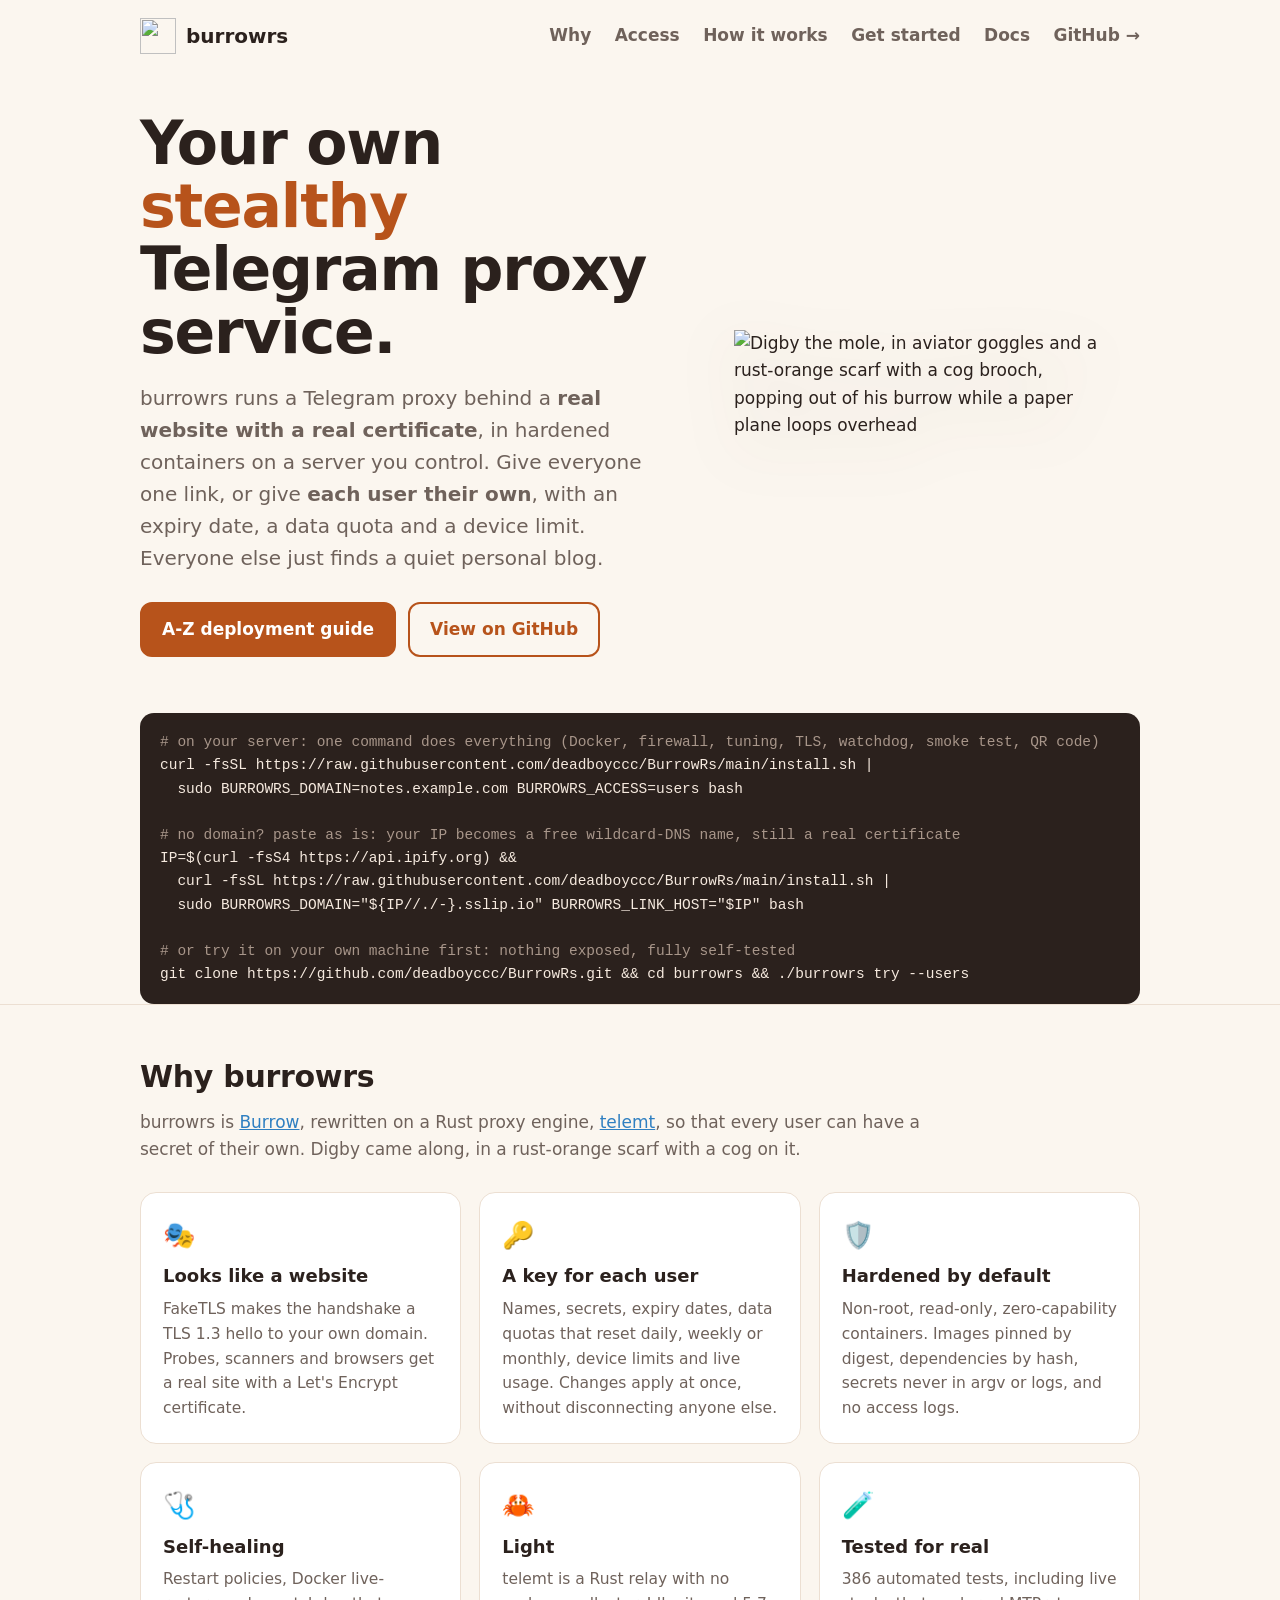
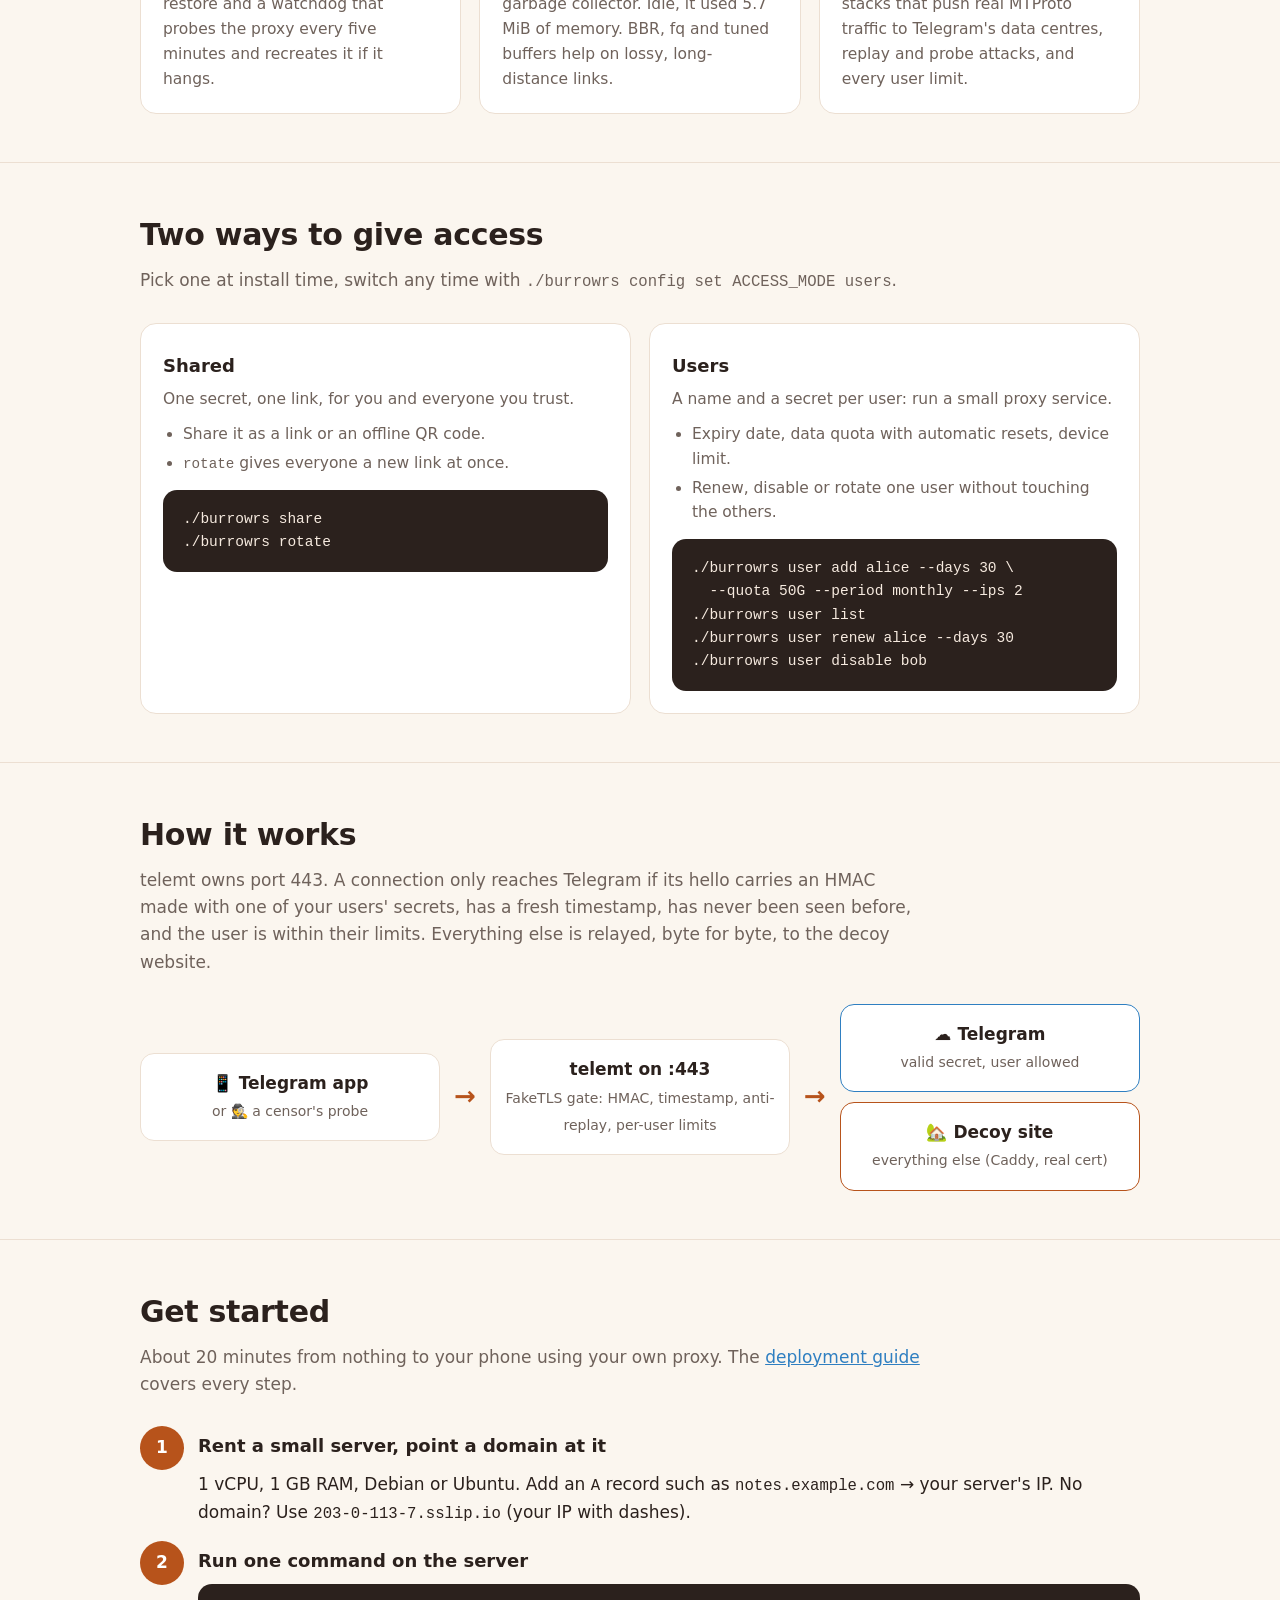
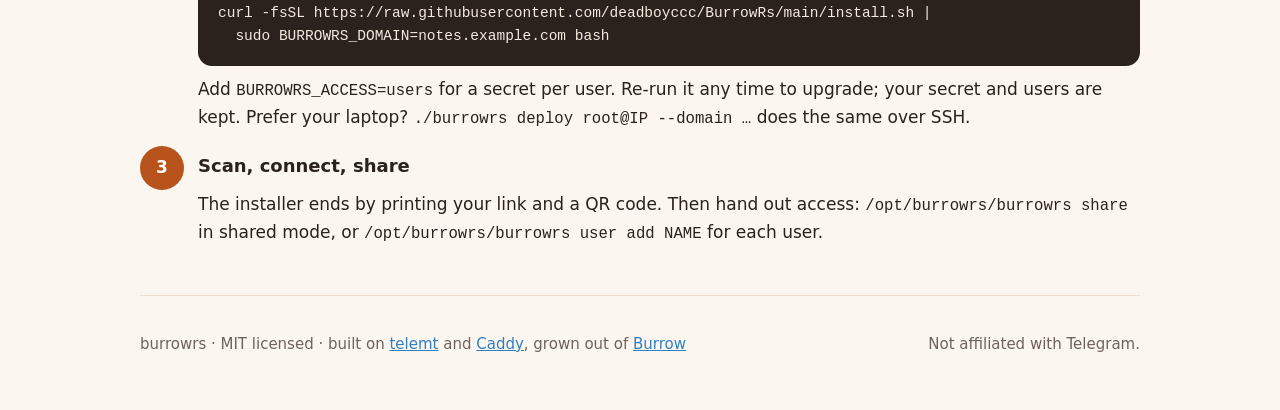
==== website/index.html @ 00275b68 "burrowrs 1.0.0: Burrow on the telemt engine, with per-user secrets burrowrs is Burrow rebuilt around" ====
<!doctype html>
<html lang="en">
<head>
  <meta charset="utf-8">
  <meta name="viewport" content="width=device-width, initial-scale=1">
  <title>burrowrs · your own stealthy Telegram proxy service</title>
  <meta name="description" content="burrowrs runs a Telegram MTProto proxy (telemt, in Rust) behind a real website with a real certificate, in hardened containers on your own server. One shared secret for everyone, or a secret per user with an expiry date, a data quota and a device limit.">
  <meta property="og:title" content="burrowrs · your own stealthy Telegram proxy service">
  <meta property="og:description" content="Burrow, rewritten on a Rust proxy engine (telemt), with per-user secrets. One command to deploy, one link per user.">
  <meta property="og:image" content="https://deadboyccc.github.io/BurrowRs/digby.svg">
  <link rel="icon" href="digby.svg" type="image/svg+xml">
  <style>
    :root {
      --bg: #fbf6ef; --surface: #ffffff; --ink: #2b211d; --muted: #6f625b;
      --accent: #b7531b; --accent-ink: #ffffff; --sky: #2f7fc1; --rule: #ecdfd2;
      --code-bg: #2b211d; --code-ink: #f6eadf;
    }
    @media (prefers-color-scheme: dark) {
      :root {
        --bg: #1a1513; --surface: #241d1a; --ink: #f2e9e2; --muted: #b7a89e;
        --accent: #f0905a; --accent-ink: #1a1513; --sky: #8ec5ea; --rule: #3a2f2a;
        --code-bg: #0f0c0b; --code-ink: #f6eadf;
      }
    }
    * { box-sizing: border-box; }
    html { scroll-behavior: smooth; -webkit-text-size-adjust: 100%; text-size-adjust: 100%; }
    body {
      margin: 0; background: var(--bg); color: var(--ink);
      font: 17px/1.6 system-ui, -apple-system, "Segoe UI", Roboto, sans-serif;
    }
    a { color: var(--sky); }
    .wrap { max-width: 1040px; margin: 0 auto; padding: 0 20px; }
    header.top { display: flex; justify-content: space-between; align-items: center; padding: 18px 0; }
    .brand { display: flex; align-items: center; gap: 10px; font-weight: 800; font-size: 20px; color: var(--ink); text-decoration: none; }
    .brand img { width: 36px; height: 36px; }
    nav a { margin-left: 18px; color: var(--muted); text-decoration: none; font-weight: 600; }
    nav a:hover { color: var(--ink); }

    .hero { display: grid; grid-template-columns: 1.1fr 0.9fr; gap: 40px; align-items: center; padding: 40px 0 56px; }
    .hero h1 { font-size: clamp(36px, 6vw, 60px); line-height: 1.05; margin: 0 0 18px; letter-spacing: -0.02em; }
    .hero h1 em { font-style: normal; color: var(--accent); }
    .hero p.lead { font-size: 20px; color: var(--muted); margin: 0 0 28px; max-width: 34em; }
    .hero .mascot { width: 100%; max-width: 380px; justify-self: center; filter: drop-shadow(0 18px 30px rgba(80, 50, 30, 0.18)); animation: bob 4s ease-in-out infinite; }
    @keyframes bob { 50% { transform: translateY(-8px); } }
    @media (prefers-reduced-motion: reduce) { .hero .mascot { animation: none; } }
    .cta { display: flex; flex-wrap: wrap; gap: 12px; }
    .btn { display: inline-block; padding: 12px 20px; border-radius: 12px; font-weight: 700; text-decoration: none; border: 2px solid var(--accent); }
    .btn.primary { background: var(--accent); color: var(--accent-ink); }
    .btn.ghost { color: var(--accent); }

    pre { background: var(--code-bg); color: var(--code-ink); padding: 18px 20px; border-radius: 14px; overflow-x: auto; max-width: 100%; font: 14.5px/1.6 ui-monospace, SFMono-Regular, Menlo, Consolas, monospace; margin: 0; }
    pre .c { color: #a8968a; }
    code { font-family: ui-monospace, SFMono-Regular, Menlo, Consolas, monospace; font-size: 0.92em; }

    section { padding: 48px 0; border-top: 1px solid var(--rule); }
    section h2 { font-size: 30px; margin: 0 0 8px; letter-spacing: -0.01em; }
    section p.sub { color: var(--muted); margin: 0 0 28px; max-width: 46em; }

    .grid { display: grid; grid-template-columns: repeat(3, 1fr); gap: 18px; }
    .card { background: var(--surface); border: 1px solid var(--rule); border-radius: 16px; padding: 22px; }
    .card h3 { margin: 6px 0 6px; font-size: 18px; }
    .card p { margin: 0; color: var(--muted); font-size: 15.5px; }
    .card .icon { font-size: 26px; }

    .flow { display: grid; grid-template-columns: 1fr auto 1fr auto 1fr; gap: 14px; align-items: center; text-align: center; }
    .node { background: var(--surface); border: 1px solid var(--rule); border-radius: 14px; padding: 16px 12px; }
    .node b { display: block; }
    .node span { color: var(--muted); font-size: 14px; }
    .arrow { color: var(--accent); font-size: 26px; font-weight: 800; }
    .fork { display: grid; gap: 10px; }
    .fork .node.ok { border-color: var(--sky); }
    .fork .node.decoy { border-color: var(--accent); }

    .steps { counter-reset: step; display: grid; gap: 14px; }
    .step { display: grid; grid-template-columns: 44px 1fr; gap: 14px; align-items: start; }
    .step::before { counter-increment: step; content: counter(step); width: 44px; height: 44px; border-radius: 50%; background: var(--accent); color: var(--accent-ink); display: grid; place-items: center; font-weight: 800; }
    .step h3 { margin: 6px 0 8px; font-size: 18px; }
    /* Grid items default to min-width: auto, so a long command would push the
       column (and the whole page) wider than a phone screen. */
    .step > div { min-width: 0; }
    .step p { margin: 10px 0 0; }

    .modes { display: grid; grid-template-columns: 1fr 1fr; gap: 18px; }
    .modes > .card { min-width: 0; }
    .modes .card ul { margin: 10px 0 0; padding-left: 20px; color: var(--muted); font-size: 15.5px; }
    .modes .card li { margin: 4px 0; }
    .modes pre { margin-top: 14px; }

    footer { padding: 36px 0 60px; color: var(--muted); font-size: 15px; border-top: 1px solid var(--rule); display: flex; justify-content: space-between; flex-wrap: wrap; gap: 12px; }

    @media (max-width: 820px) {
      .hero { grid-template-columns: 1fr; padding-top: 16px; }
      .hero .mascot { max-width: 240px; order: -1; }
      .grid { grid-template-columns: 1fr; }
      .modes { grid-template-columns: 1fr; }
      .flow { grid-template-columns: 1fr; }
      .arrow { transform: rotate(90deg); }
      nav a:not(.gh) { display: none; }
      /* Wrap commands instead of clipping them; copying still gives the exact text. */
      pre { white-space: pre-wrap; overflow-wrap: anywhere; font-size: 13px; padding: 14px 16px; border-radius: 12px; }
      code { overflow-wrap: anywhere; }
      .step { grid-template-columns: 34px 1fr; gap: 12px; }
      .step::before { width: 34px; height: 34px; }
      .hero p.lead { font-size: 18px; }
      section { padding: 40px 0; }
    }
  </style>
</head>
<body>
  <div class="wrap">
    <header class="top">
      <a class="brand" href="#"><img src="digby.svg" alt="">burrowrs</a>
      <nav>
        <a href="#why">Why</a>
        <a href="#access">Access</a>
        <a href="#how">How it works</a>
        <a href="#start">Get started</a>
        <a href="https://github.com/deadboyccc/BurrowRs#documentation">Docs</a>
        <a class="gh" href="https://github.com/deadboyccc/BurrowRs">GitHub →</a>
      </nav>
    </header>

    <div class="hero">
      <div>
        <h1>Your own <em>stealthy</em> Telegram proxy service.</h1>
        <p class="lead">burrowrs runs a Telegram proxy behind a <b>real website with a real certificate</b>, in hardened containers on a server you control. Give everyone one link, or give <b>each user their own</b>, with an expiry date, a data quota and a device limit. Everyone else just finds a quiet personal blog.</p>
        <div class="cta">
          <a class="btn primary" href="https://github.com/deadboyccc/BurrowRs/blob/main/docs/DEPLOY.md">A-Z deployment guide</a>
          <a class="btn ghost" href="https://github.com/deadboyccc/BurrowRs">View on GitHub</a>
        </div>
      </div>
      <img class="mascot" src="digby.svg" alt="Digby the mole, in aviator goggles and a rust-orange scarf with a cog brooch, popping out of his burrow while a paper plane loops overhead">
    </div>

    <pre><span class="c"># on your server: one command does everything (Docker, firewall, tuning, TLS, watchdog, smoke test, QR code)</span>
curl -fsSL https://raw.githubusercontent.com/deadboyccc/BurrowRs/main/install.sh |
  sudo BURROWRS_DOMAIN=notes.example.com BURROWRS_ACCESS=users bash

<span class="c"># no domain? paste as is: your IP becomes a free wildcard-DNS name, still a real certificate</span>
IP=$(curl -fsS4 https://api.ipify.org) &amp;&amp;
  curl -fsSL https://raw.githubusercontent.com/deadboyccc/BurrowRs/main/install.sh |
  sudo BURROWRS_DOMAIN="${IP//./-}.sslip.io" BURROWRS_LINK_HOST="$IP" bash

<span class="c"># or try it on your own machine first: nothing exposed, fully self-tested</span>
git clone https://github.com/deadboyccc/BurrowRs.git &amp;&amp; cd burrowrs &amp;&amp; ./burrowrs try --users</pre>
  </div>

  <section id="why">
    <div class="wrap">
      <h2>Why burrowrs</h2>
      <p class="sub">burrowrs is <a href="https://github.com/deadboyccc/Burrow">Burrow</a>, rewritten on a Rust proxy engine, <a href="https://github.com/telemt/telemt">telemt</a>, so that every user can have a secret of their own. Digby came along, in a rust-orange scarf with a cog on it.</p>
      <div class="grid">
        <div class="card"><div class="icon">🎭</div><h3>Looks like a website</h3><p>FakeTLS makes the handshake a TLS 1.3 hello to your own domain. Probes, scanners and browsers get a real site with a Let's Encrypt certificate.</p></div>
        <div class="card"><div class="icon">🔑</div><h3>A key for each user</h3><p>Names, secrets, expiry dates, data quotas that reset daily, weekly or monthly, device limits and live usage. Changes apply at once, without disconnecting anyone else.</p></div>
        <div class="card"><div class="icon">🛡️</div><h3>Hardened by default</h3><p>Non-root, read-only, zero-capability containers. Images pinned by digest, dependencies by hash, secrets never in argv or logs, and no access logs.</p></div>
        <div class="card"><div class="icon">🩺</div><h3>Self-healing</h3><p>Restart policies, Docker live-restore and a watchdog that probes the proxy every five minutes and recreates it if it hangs.</p></div>
        <div class="card"><div class="icon">🦀</div><h3>Light</h3><p>telemt is a Rust relay with no garbage collector. Idle, it used 5.7 MiB of memory. BBR, fq and tuned buffers help on lossy, long-distance links.</p></div>
        <div class="card"><div class="icon">🧪</div><h3>Tested for real</h3><p>386 automated tests, including live stacks that push real MTProto traffic to Telegram's data centres, replay and probe attacks, and every user limit.</p></div>
      </div>
    </div>
  </section>

  <section id="access">
    <div class="wrap">
      <h2>Two ways to give access</h2>
      <p class="sub">Pick one at install time, switch any time with <code>./burrowrs config set ACCESS_MODE users</code>.</p>
      <div class="modes">
        <div class="card"><h3>Shared</h3><p>One secret, one link, for you and everyone you trust.</p>
          <ul><li>Share it as a link or an offline QR code.</li><li><code>rotate</code> gives everyone a new link at once.</li></ul>
          <pre>./burrowrs share
./burrowrs rotate</pre></div>
        <div class="card"><h3>Users</h3><p>A name and a secret per user: run a small proxy service.</p>
          <ul><li>Expiry date, data quota with automatic resets, device limit.</li><li>Renew, disable or rotate one user without touching the others.</li></ul>
          <pre>./burrowrs user add alice --days 30 \
  --quota 50G --period monthly --ips 2
./burrowrs user list
./burrowrs user renew alice --days 30
./burrowrs user disable bob</pre></div>
      </div>
    </div>
  </section>

  <section id="how">
    <div class="wrap">
      <h2>How it works</h2>
      <p class="sub">telemt owns port 443. A connection only reaches Telegram if its hello carries an HMAC made with one of your users' secrets, has a fresh timestamp, has never been seen before, and the user is within their limits. Everything else is relayed, byte for byte, to the decoy website.</p>
      <div class="flow">
        <div class="node"><b>📱 Telegram app</b><span>or 🕵️ a censor's probe</span></div>
        <div class="arrow">→</div>
        <div class="node"><b>telemt on :443</b><span>FakeTLS gate: HMAC, timestamp, anti-replay, per-user limits</span></div>
        <div class="arrow">→</div>
        <div class="fork">
          <div class="node ok"><b>☁️ Telegram</b><span>valid secret, user allowed</span></div>
          <div class="node decoy"><b>🏡 Decoy site</b><span>everything else (Caddy, real cert)</span></div>
        </div>
      </div>
    </div>
  </section>

  <section id="start">
    <div class="wrap">
      <h2>Get started</h2>
      <p class="sub">About 20 minutes from nothing to your phone using your own proxy. The <a href="https://github.com/deadboyccc/BurrowRs/blob/main/docs/DEPLOY.md">deployment guide</a> covers every step.</p>
      <div class="steps">
        <div class="step"><div><h3>Rent a small server, point a domain at it</h3><p>1 vCPU, 1 GB RAM, Debian or Ubuntu. Add an <code>A</code> record such as <code>notes.example.com</code> → your server's IP. No domain? Use <code>203-0-113-7.sslip.io</code> (your IP with dashes).</p></div></div>
        <div class="step"><div><h3>Run one command on the server</h3><pre>curl -fsSL https://raw.githubusercontent.com/deadboyccc/BurrowRs/main/install.sh |
  sudo BURROWRS_DOMAIN=notes.example.com bash</pre><p>Add <code>BURROWRS_ACCESS=users</code> for a secret per user. Re-run it any time to upgrade; your secret and users are kept. Prefer your laptop? <code>./burrowrs deploy root@IP --domain …</code> does the same over SSH.</p></div></div>
        <div class="step"><div><h3>Scan, connect, share</h3><p>The installer ends by printing your link and a QR code. Then hand out access: <code>/opt/burrowrs/burrowrs share</code> in shared mode, or <code>/opt/burrowrs/burrowrs user add NAME</code> for each user.</p></div></div>
      </div>
    </div>
  </section>

  <div class="wrap">
    <footer>
      <span>burrowrs · MIT licensed · built on <a href="https://github.com/telemt/telemt">telemt</a> and <a href="https://caddyserver.com">Caddy</a>, grown out of <a href="https://github.com/deadboyccc/Burrow">Burrow</a></span>
      <span>Not affiliated with Telegram.</span>
    </footer>
  </div>
</body>
</html>
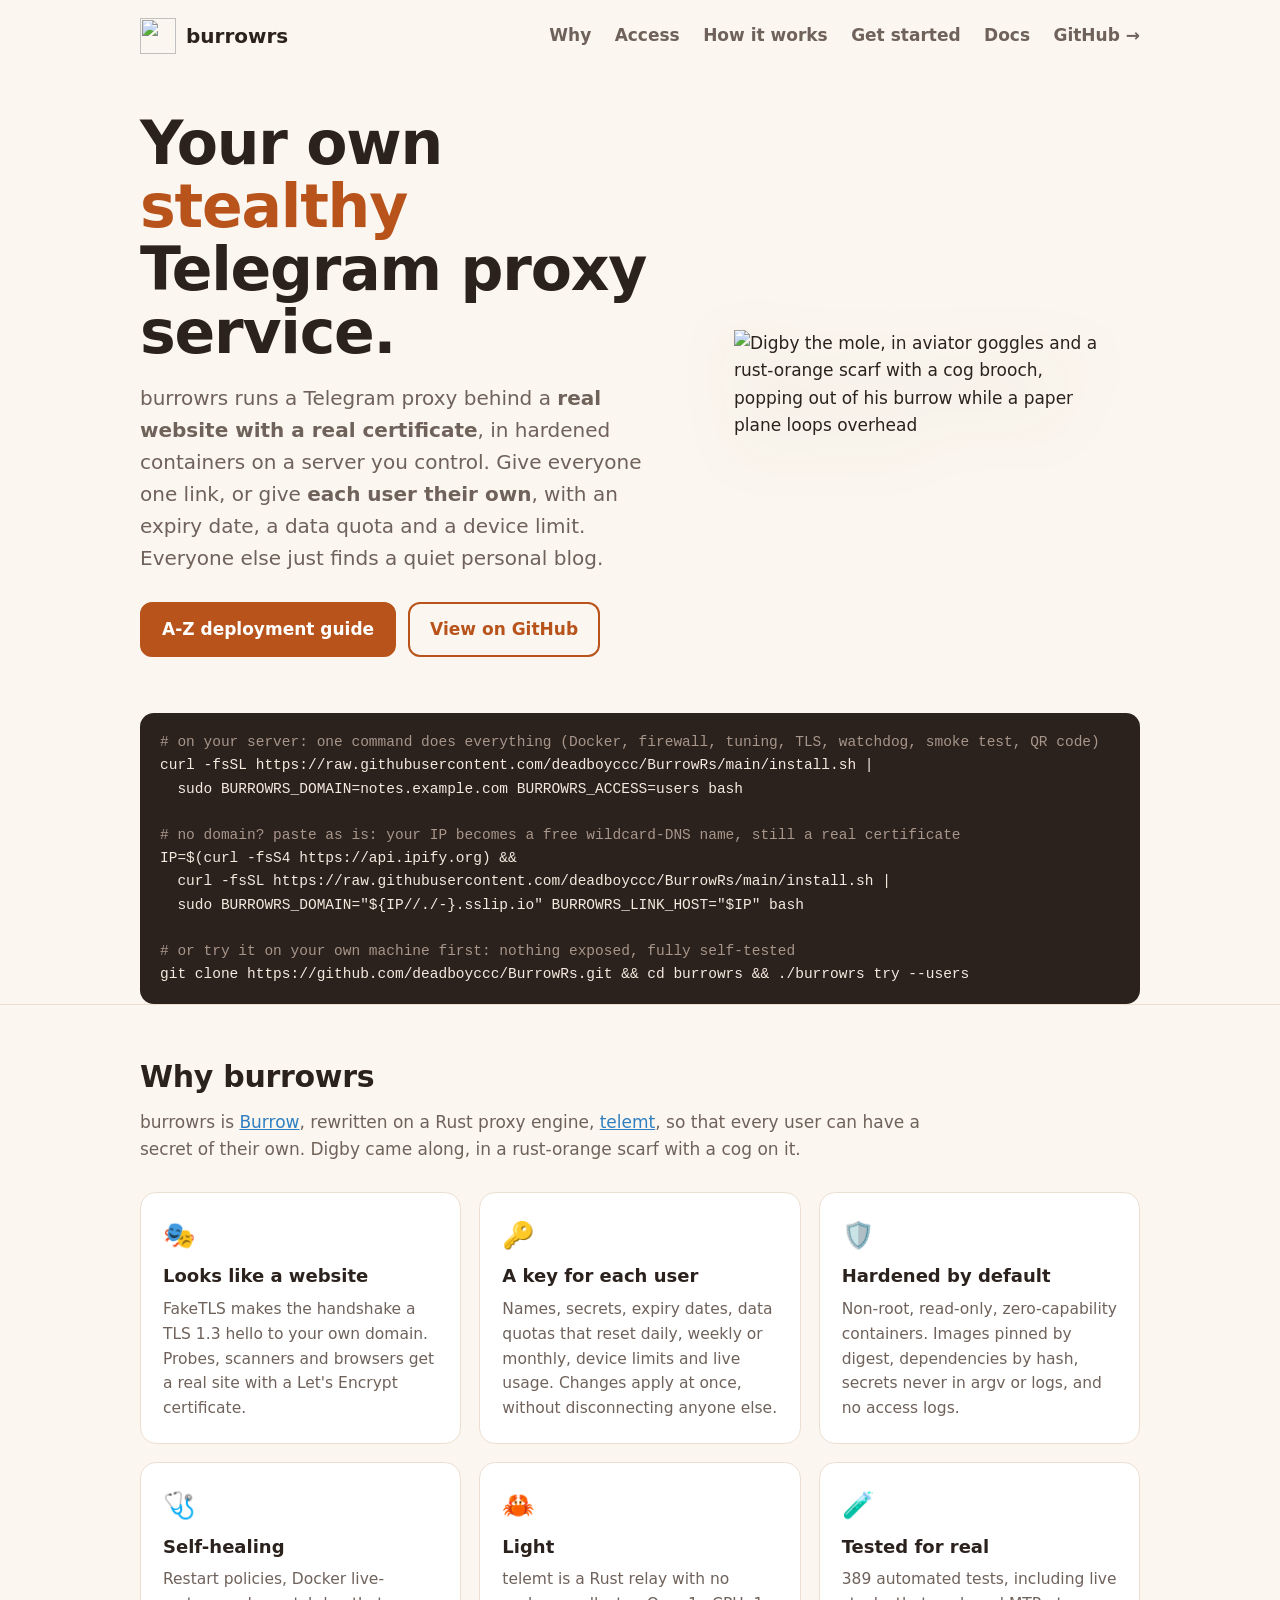
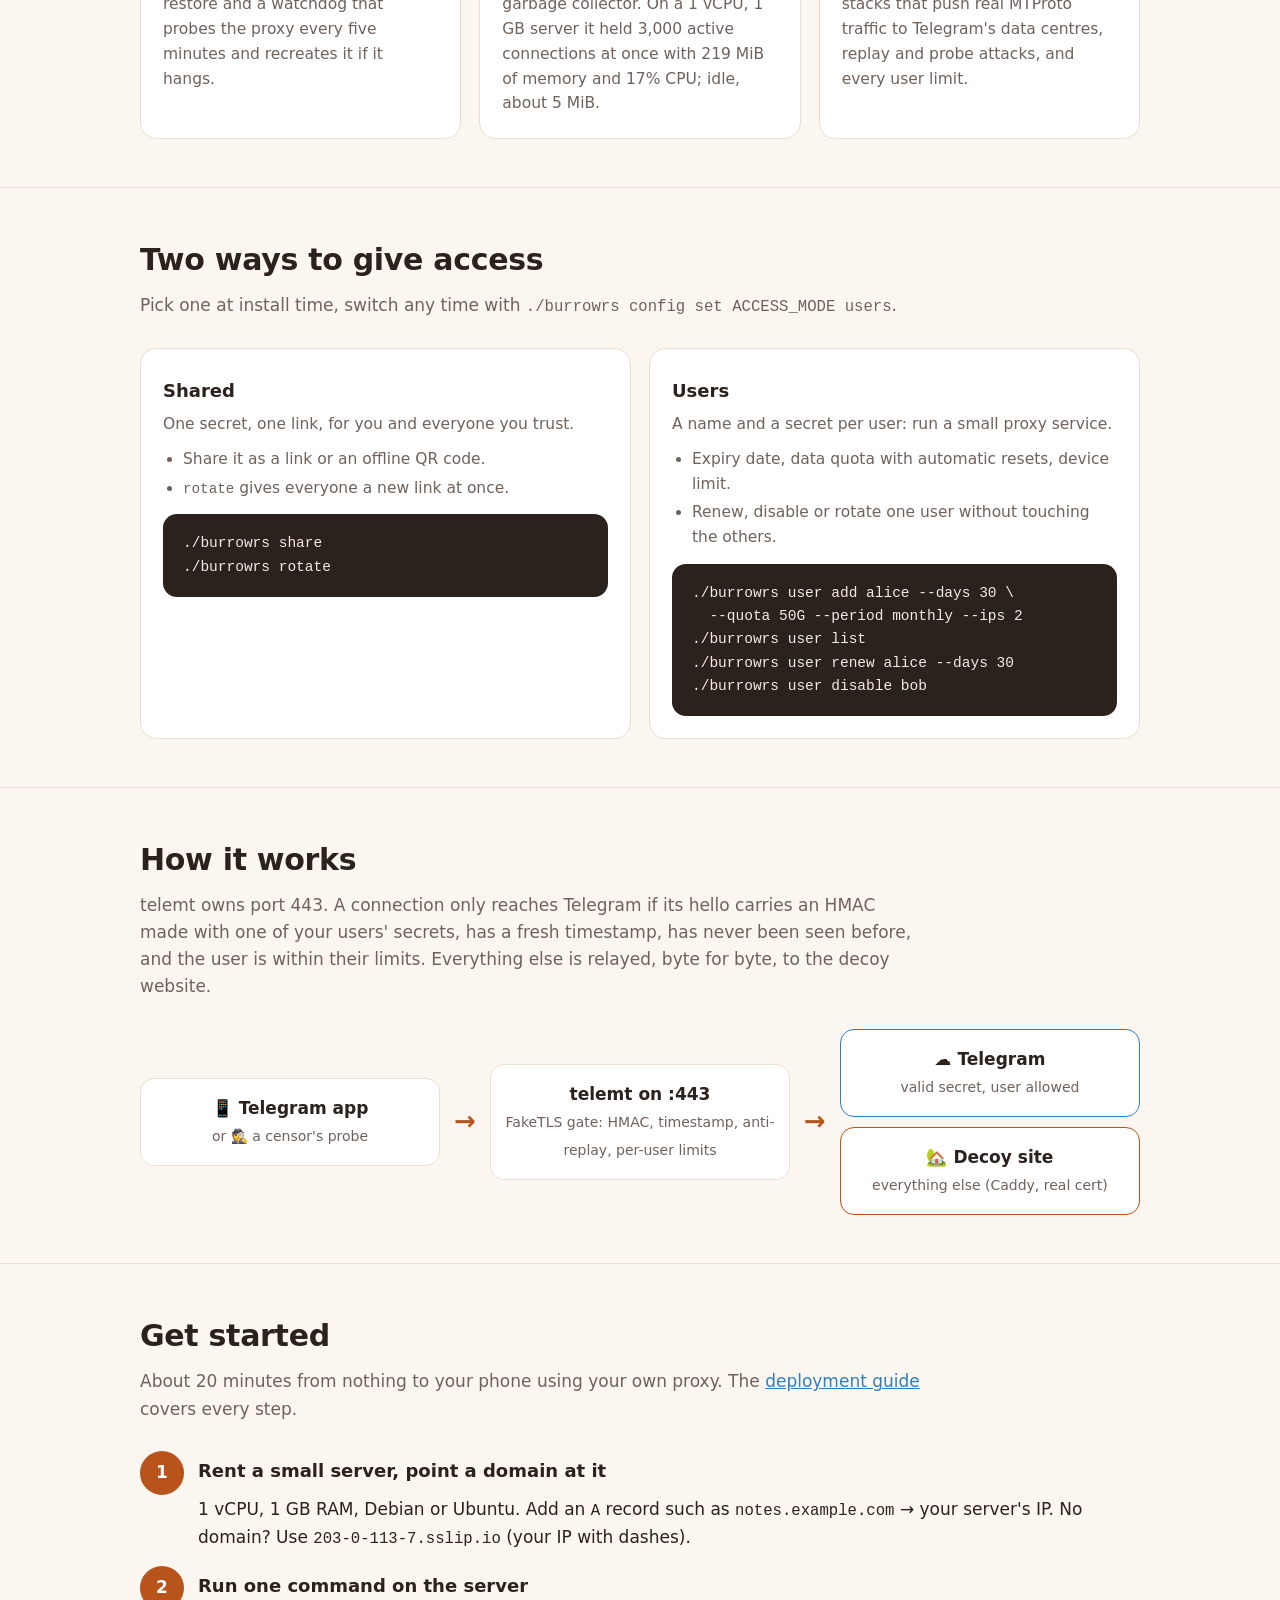
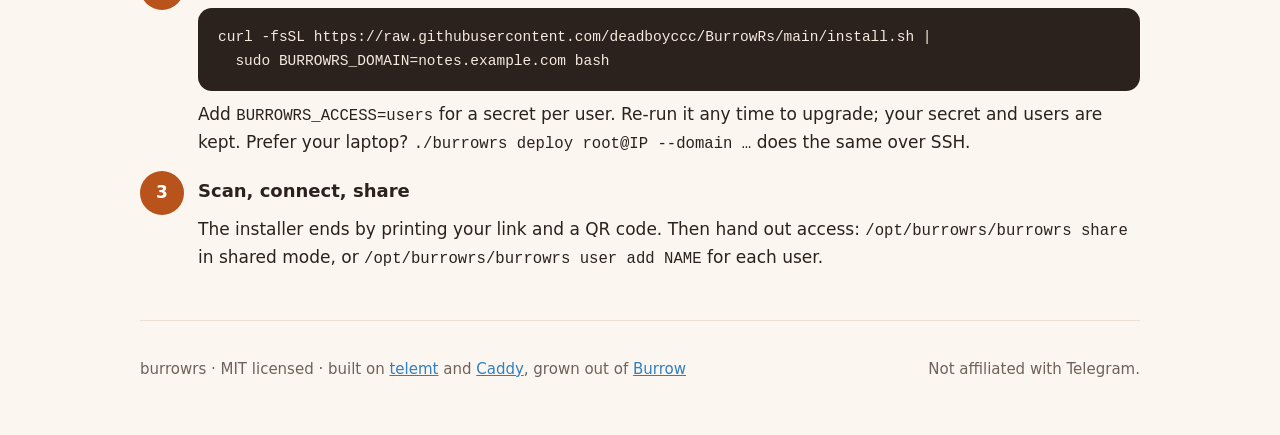
==== commit f412fa57: "Keep MAX_CONNECTIONS within the proxy's memory limit (1.0.1) A load test on a 1 vCPU, 1 GB server me" ====
--- a/website/index.html
+++ b/website/index.html
@@ -154,8 +154,8 @@
         <div class="card"><div class="icon">🔑</div><h3>A key for each user</h3><p>Names, secrets, expiry dates, data quotas that reset daily, weekly or monthly, device limits and live usage. Changes apply at once, without disconnecting anyone else.</p></div>
         <div class="card"><div class="icon">🛡️</div><h3>Hardened by default</h3><p>Non-root, read-only, zero-capability containers. Images pinned by digest, dependencies by hash, secrets never in argv or logs, and no access logs.</p></div>
         <div class="card"><div class="icon">🩺</div><h3>Self-healing</h3><p>Restart policies, Docker live-restore and a watchdog that probes the proxy every five minutes and recreates it if it hangs.</p></div>
-        <div class="card"><div class="icon">🦀</div><h3>Light</h3><p>telemt is a Rust relay with no garbage collector. Idle, it used 5.7 MiB of memory. BBR, fq and tuned buffers help on lossy, long-distance links.</p></div>
-        <div class="card"><div class="icon">🧪</div><h3>Tested for real</h3><p>386 automated tests, including live stacks that push real MTProto traffic to Telegram's data centres, replay and probe attacks, and every user limit.</p></div>
+        <div class="card"><div class="icon">🦀</div><h3>Light</h3><p>telemt is a Rust relay with no garbage collector. On a 1 vCPU, 1 GB server it held 3,000 active connections at once with 219 MiB of memory and 17% CPU; idle, about 5 MiB.</p></div>
+        <div class="card"><div class="icon">🧪</div><h3>Tested for real</h3><p>389 automated tests, including live stacks that push real MTProto traffic to Telegram's data centres, replay and probe attacks, and every user limit.</p></div>
       </div>
     </div>
   </section>
